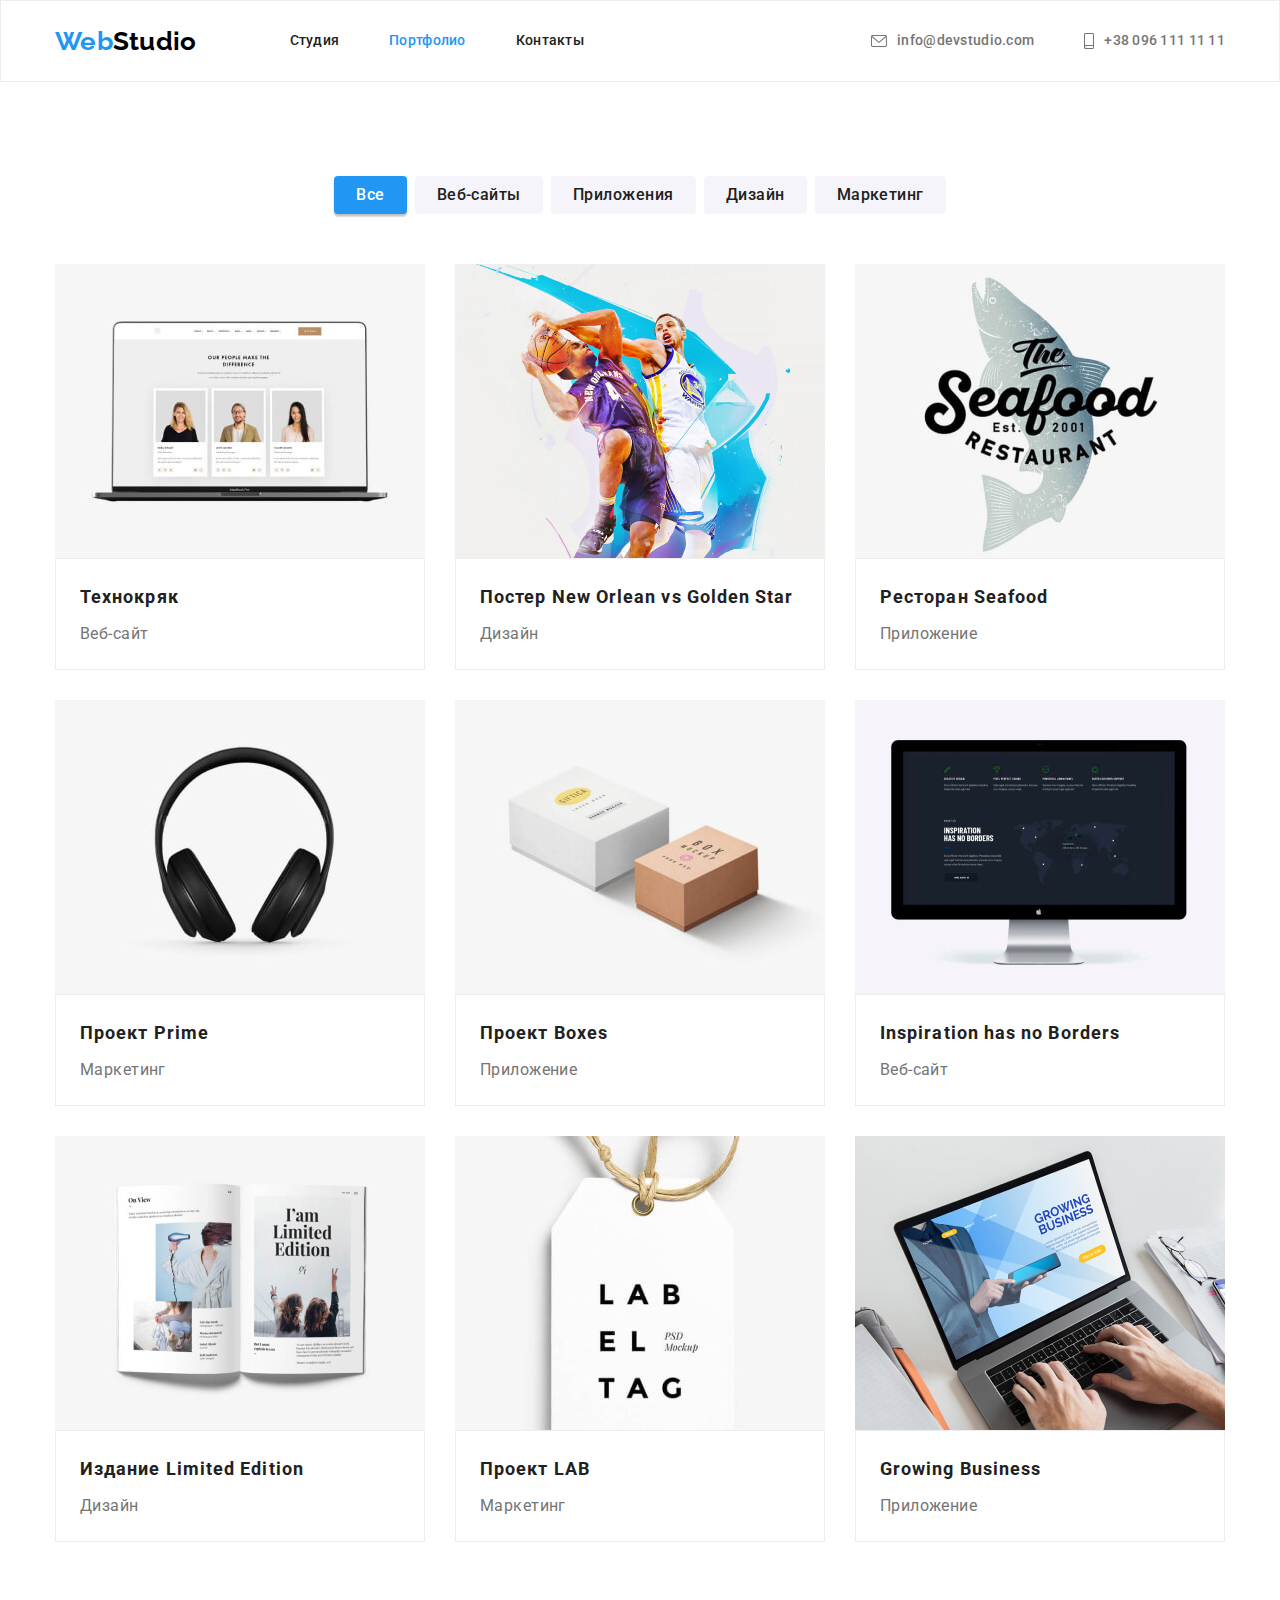
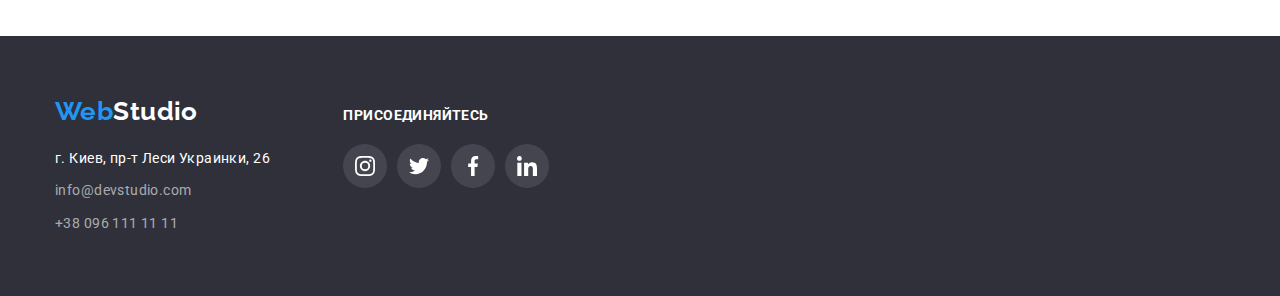
==== portfolio.html @ ee07cc33 "Залил проект" ====
<!DOCTYPE html>
<html lang="en">
  <head>
    <meta charset="UTF-8" />
    <meta http-equiv="X-UA-Compatible" content="IE=edge" />
    <meta name="viewport" content="width=device-width, initial-scale=1.0" />
    <title>Портфолио</title>
    <link rel="stylesheet" href="https://cdnjs.cloudflare.com/ajax/libs/modern-normalize/1.0.0/modern-normalize.css" />
    <link rel="preconnect" href="https://fonts.gstatic.com" />
    <link href="https://fonts.googleapis.com/css2?family=Raleway:wght@700&family=Roboto:wght@400;500;700;900&display=swap" rel="stylesheet" />
    <link rel="stylesheet" href="./css/styles.css" />
  </head>
  <body>
    <!-- ШАПКА -->
    <header class="header">
      <div class="container">
        <nav class="nav">
          <a class="link logo header-logo" href="./index.html"><span>Web</span>Studio</a>
          <ul class="menu list">
            <li class="menu-item"><a class="link menu-link" href="./index.html">Студия</a></li>
            <li class="menu-item"><a class="link menu-link active-page" href="./portfolio.html">Портфолио</a></li>
            <li class="menu-item"><a class="link menu-link" href="">Контакты</a></li>
          </ul>
        </nav>
        <ul class="contacts list">
          <li class="contacts-item">
            <a class="link contacts-link" href="mailto:info@devstudio.com">
              <svg class="contacts-icon" width="16" height="12">
                <use href="./images/icons.svg#icon-envelope"></use>
              </svg>
              info@devstudio.com
            </a>
          </li>
          <li class="contacts-item">
            <a class="link contacts-link" href="tel:+380961111111">
              <svg class="contacts-icon" width="10" height="16">
                <use href="./images/icons.svg#icon-smartphone"></use>
              </svg>
              +38 096 111 11 11
            </a>
          </li>
        </ul>
      </div>
    </header>

    <!-- Основной контент -->
    <main>
      <section class="section">
        <div class="container">
          <h1 class="visualy-hiden">Портфолио</h1>

          <!-- Кнопки -->
          <ul class="list btn-list">
            <li class="btn-list-item"><button class="btn btn-active" type="button">Все</button></li>
            <li class="btn-list-item"><button class="btn" type="button">Веб-сайты</button></li>
            <li class="btn-list-item"><button class="btn" type="button">Приложения</button></li>
            <li class="btn-list-item"><button class="btn" type="button">Дизайн</button></li>
            <li class="btn-list-item"><button class="btn" type="button">Маркетинг</button></li>
          </ul>

          <!-- Сетка -->
          <ul class="list portfolio-list">
            <li class="portfolio-list-item">
              <a class="link portfolio-list-link" href="">
                <img src="./images/Portfolio/img.jpg" width="370" alt="Карточки сотрудников" />
                <div class="portfolio-list-item-content">
                  <h2 class="portfolio-list-title">Технокряк</h2>
                  <p class="portfolio-list-text">Веб-сайт</p>
                </div>
              </a>
            </li>
            <li class="portfolio-list-item">
              <a class="link portfolio-list-link" href="">
                <img src="./images/Portfolio/img1.jpg" width="370" alt="Баскетболисты борются за мяч" />
                <div class="portfolio-list-item-content">
                  <h2 class="portfolio-list-title">Постер New Orlean vs Golden Star</h2>
                  <p class="portfolio-list-text">Дизайн</p>
                </div>
              </a>
            </li>
            <li class="portfolio-list-item">
              <a class="link portfolio-list-link" href="">
                <img src="./images/Portfolio/img2.jpg" width="370" alt="Логотип ресторана СиФуд" />
                <div class="portfolio-list-item-content">
                  <h2 class="portfolio-list-title">Ресторан Seafood</h2>
                  <p class="portfolio-list-text">Приложение</p>
                </div>
              </a>
            </li>
            <li class="portfolio-list-item">
              <a class="link portfolio-list-link" href="">
                <img src="./images/Portfolio/img3.jpg" width="370" alt="Наушники" />
                <div class="portfolio-list-item-content">
                  <h2 class="portfolio-list-title">Проект Prime</h2>
                  <p class="portfolio-list-text">Маркетинг</p>
                </div>
              </a>
            </li>

            <li class="portfolio-list-item">
              <a class="link portfolio-list-link" href="">
                <img src="./images/Portfolio/img4.jpg" width="370" alt="Коробки" />
                <div class="portfolio-list-item-content">
                  <h2 class="portfolio-list-title">Проект Boxes</h2>
                  <p class="portfolio-list-text">Приложение</p>
                </div>
              </a>
            </li>
            <li class="portfolio-list-item">
              <a class="link portfolio-list-link" href="">
                <img src="./images/Portfolio/img5.jpg" width="370" alt="Монитор" />
                <div class="portfolio-list-item-content">
                  <h2 class="portfolio-list-title">Inspiration has no Borders</h2>
                  <p class="portfolio-list-text">Веб-сайт</p>
                </div>
              </a>
            </li>
            <li class="portfolio-list-item">
              <a class="link portfolio-list-link" href="">
                <img src="./images/Portfolio/img6.jpg" width="370" alt="Ограниченное издание журнала" />
                <div class="portfolio-list-item-content">
                  <h2 class="portfolio-list-title">Издание Limited Edition</h2>
                  <p class="portfolio-list-text">Дизайн</p>
                </div>
              </a>
            </li>
            <li class="portfolio-list-item">
              <a class="link portfolio-list-link" href="">
                <img src="./images/Portfolio/img7.jpg" width="370" alt="Бирка с надписью Лаб" />
                <div class="portfolio-list-item-content">
                  <h2 class="portfolio-list-title">Проект LAB</h2>
                  <p class="portfolio-list-text">Маркетинг</p>
                </div>
              </a>
            </li>
            <li class="portfolio-list-item">
              <a class="link portfolio-list-link" href="">
                <img src="./images/Portfolio/img8.jpg" width="370" alt="Мужчина за ноутбуком" />
                <div class="portfolio-list-item-content">
                  <h2 class="portfolio-list-title">Growing Business</h2>
                  <p class="portfolio-list-text">Приложение</p>
                </div>
              </a>
            </li>
          </ul>
        </div>
      </section>
    </main>

    <!-- ФУТЕР -->
    <footer class="footer">
      <!-- контакты -->
      <div class="container">
        <h2 class="visualy-hiden">Контакты</h2>
        <address class="adress">
          <a class="link logo" href="./index.html"><span>Web</span>Studio</a>
          <p class="footer-adress">г. Киев, пр-т Леси Украинки, 26</p>
          <ul class="list">
            <li class="footer-mail"><a class="link footer-contacts" href="mailto:info@devstudio.com">info@devstudio.com</a></li>
            <li><a class="link footer-contacts" href="tel:+380961111111">+38 096 111 11 11</a></li>
          </ul>
        </address>
        <!-- Присоединяйтесь -->
        <div class="footer-join">
          <h3 class="join-title">присоединяйтесь</h3>
          <ul class="list join-icons-wrap">
            <li class="join-icons-wrap-item">
              <a class="join-icon-link" href="">
                <div class="icon-circle join-icon-circle">
                  <svg class="join-icon" width="20" height="20">
                    <use href="./images/icons.svg#icon-instagram"></use>
                  </svg>
                </div>
              </a>
            </li>
            <li class="join-icons-wrap-item">
              <a class="join-icon-link" href="">
                <div class="icon-circle join-icon-circle">
                  <svg class="join-icon" width="20" height="20">
                    <use href="./images/icons.svg#icon-twitter"></use>
                  </svg>
                </div>
              </a>
            </li>
            <li class="join-icons-wrap-item">
              <a class="join-icon-link" href="">
                <div class="icon-circle join-icon-circle">
                  <svg class="join-icon" width="20" height="20">
                    <use href="./images/icons.svg#icon-facebook"></use>
                  </svg>
                </div>
              </a>
            </li>
            <li class="join-icons-wrap-item">
              <a class="join-icon-link" href="">
                <div class="icon-circle join-icon-circle">
                  <svg class="join-icon" width="20" height="20">
                    <use href="./images/icons.svg#icon-linkedin"></use>
                  </svg>
                </div>
              </a>
            </li>
          </ul>
        </div>
      </div>
    </footer>
  </body>
</html>
---- css/styles.css ----
:root {
  --primary-bg-color: #ffffff;
  --secondary-bg-color: #2f303a;
  --main-section-bg-color: #c4c4c4;
  --main-section-bg-overlay: rgba(47, 48, 58, 0.4);
  --team-bg-color: #f5f4fa;
  --primary-text-color: #757575;
  --primary-title-color: #212121;
  --secondary-color: #2196f3;
  --first-logo-color: #000000;
  --btn-active-color: #188ce8;
  --footer-contacts-color: rgba(255, 255, 255, 0.6);
  --team-icon-color: #afb1b8;
  --join-icon-circle-color: rgba(255, 255, 255, 0.1);
  --btn-box-shadow: 0px 3px 1px rgba(0, 0, 0, 0.1), 0px 1px 2px rgba(0, 0, 0, 0.08), 0px 2px 2px rgba(0, 0, 0, 0.12);
  --main-btn-box-shadow: 0px 4px 4px rgba(0, 0, 0, 0.15);
  --portfolio-list-item-hover: 0px 1px 1px rgba(0, 0, 0, 0.12), 0px 4px 4px rgba(0, 0, 0, 0.06), 1px 4px 6px rgba(0, 0, 0, 0.16);

  --primary-letter-spacing: 0.03em;
  --secondary-letter-spacing: 0.02em;

  --portfolio-list-gap: 30px;
  --portfolio-list-items: 3;
}

/* -----ОБЩИЕ ПРАВИЛА И КЛАССЫ----- */

html {
  box-sizing: border-box;
}

*,
*::after,
*::before {
  box-sizing: inherit;
}

body {
  color: var(--primary-text-color);
  background-color: var(--primary-bg-color);

  font-family: 'Roboto', sans-serif;
  font-size: 14px;
  line-height: 1.71;
  letter-spacing: var(--primary-letter-spacing);
}

h1,
h2,
h3,
h4,
h5,
h6,
p {
  margin-top: 0;
}

img {
  display: block;
  max-width: 100%;
  height: auto;
}
.visualy-hiden {
  position: absolute !important;
  clip: rect(1px 1px 1px 1px);
  clip: rect(1px, 1px, 1px, 1px);
  padding: 0 !important;
  border: 0 !important;
  height: 1px !important;
  width: 1px !important;
  overflow: hidden;
}

.header .active-page {
  color: var(--secondary-color);
}

.link {
  text-decoration: none;
  color: inherit;
}
.list {
  list-style: none;
  padding-left: 0;
  margin: 0;
}
.title {
  text-align: center;
  color: var(--primary-title-color);
  font-size: 36px;
  line-height: 1.17;
}
.btn {
  padding: 6px 22px;

  font-weight: 500;
  font-size: 16px;
  line-height: 1.62;

  text-align: center;
  letter-spacing: 0.03em;

  background: var(--team-bg-color);
  border-radius: 4px;
  border: 0;
  color: var(--primary-title-color);

  cursor: pointer;
}

.btn:hover,
.btn:focus {
  color: var(--primary-bg-color);
  background: var(--secondary-color);
  box-shadow: var(--btn-box-shadow);
}
.btn-active {
  color: var(--primary-bg-color);
  background: var(--secondary-color);
  box-shadow: var(--btn-box-shadow);
}
.container {
  width: 1200px;
  padding-left: 15px;
  padding-right: 15px;

  margin-left: auto;
  margin-right: auto;
}
.section {
  /* margin-top: 94px; */
  padding-top: 94px;
  padding-bottom: 94px;
}
/* ------------------- */

/* Шапка */

.header {
  border: 1px solid #ececec;
}

.header .container,
.contacts,
.nav {
  display: flex;
}
.contacts-link,
.menu-link {
  padding-top: 32px;
  padding-bottom: 32px;
}
.header-logo {
  padding-top: 24px;
  padding-bottom: 24px;
}
.header .container {
  justify-content: space-between;
  align-items: center;
}
.menu {
  display: inline-flex;
  align-items: center;
  margin-left: 93px;
}
.header {
  font-weight: 500;
  font-size: 14px;
  line-height: 1.14;
  letter-spacing: var(--secondary-letter-spacing);
}
.logo {
  font-family: 'Raleway', sans-serif;
  color: var(--first-logo-color);
  font-weight: 700;
  font-size: 26px;
  line-height: 1.19;
}
.logo span {
  color: var(--secondary-color);
}
.menu-item:not(:last-child) {
  margin-right: 50px;
}
.menu-link {
  color: var(--primary-title-color);
}

.menu-link:hover,
.menu-link:focus,
.menu-link:active {
  color: var(--secondary-color);
}
.contacts-item:not(:last-child) {
  margin-right: 50px;
}
.contacts {
  color: var(--primary-text-color);
}
.contacts-link:hover,
.contacts-link:focus,
.contacts-link:active {
  color: var(--secondary-color);
}
.contacts-link {
  display: flex;
  align-items: center;
}
.contacts-icon {
  margin-right: 10px;

  fill: var(--primary-text-color);
}
.contacts-link:hover .contacts-icon,
.contacts-link:focus .contacts-icon {
  fill: var(--secondary-color);
}

/* Основная секция */

.main-section {
  max-width: 1600px;
  min-height: 600px;
  margin-left: auto;
  margin-right: auto;
  padding: 200px 0;
  background-color: var(--main-section-bg-color);
  background-image: linear-gradient(var(--main-section-bg-overlay), var(--main-section-bg-overlay)), url('../images/main-bg.jpg');
  background-size: cover;
}
.main-title {
  margin-left: auto;
  margin-right: auto;
  width: 696px;
  font-weight: 900;
  font-size: 44px;
  line-height: 1.36;

  color: var(--primary-bg-color);

  letter-spacing: 0.06em;
  text-transform: uppercase;
}
.main-btn {
  margin-left: auto;
  margin-right: auto;
  margin-top: 30px;
  width: 200px;
  height: 50px;

  font-weight: 700;
  font-size: 16px;
  line-height: 1.87;

  display: flex;
  align-items: center;
  text-align: center;
  justify-content: center;
  letter-spacing: 0.06em;

  color: var(--primary-bg-color);
  background-color: var(--secondary-color);
  box-shadow: var(--main-btn-box-shadow);
  border-radius: 4px;
  border: 0;

  cursor: pointer;
}
.main-btn:hover,
.main-btn:focus {
  background-color: var(--btn-active-color);
}

/* Секция особенности */

.features-list {
  display: flex;
}
.features-list-item {
  flex-basis: calc((100% - 30px * 3) / 4);
}
.features-list-item:not(:last-child) {
  margin-right: 30px;
}

.features-list-title {
  margin-bottom: 10px;

  font-size: 14px;
  line-height: 1.14;
  text-transform: uppercase;

  color: var(--primary-title-color);
}
.features-list-icon-wrap {
  display: flex;
  justify-content: center;
  align-items: center;
  height: 120px;
  margin-bottom: 30px;
  background-color: var(--team-bg-color);
  border-radius: 4px;
}

/* Секция услуг */
.services {
  padding-top: 0;
}
.services-title {
  margin-bottom: 50px;
}
.services-list {
  display: flex;
}
.services-list-item:not(:last-child) {
  margin-right: 30px;
}

/* Секция команды */

.team {
  background-color: var(--team-bg-color);
}
.team-title {
  margin-bottom: 50px;
}
.team-list {
  display: flex;
}
.team-list-item {
  box-shadow: 0px 1px 3px rgba(0, 0, 0, 0.12), 0px 1px 1px rgba(0, 0, 0, 0.14), 0px 2px 1px rgba(0, 0, 0, 0.2);
  border-radius: 0px 0px 4px 4px;
}
.team-list-item:not(:last-child) {
  margin-right: 30px;
}
.team-list-item-content {
  padding-top: 30px;
  padding-bottom: 30px;
  padding-right: 32px;
  padding-left: 32px;
  text-align: center;

  background-color: var(--primary-bg-color);
}
.team-content-title {
  margin-bottom: 10px;

  font-weight: 500;
  font-size: 16px;
  line-height: 1.19;
}
.team-text {
  margin-bottom: 0;
}
.team-icons-wrap {
  display: flex;
  justify-content: space-between;
  margin-top: 16px;
}
.icon-circle {
  display: flex;
  justify-content: center;
  align-items: center;
  width: 44px;
  height: 44px;
  border-radius: 50%;
}
.team-icon-circle {
  background-color: var(--primary-bg-color);
}
.team-icon-link:hover .team-icon-circle,
.team-icon-link:focus .team-icon-circle {
  background-color: var(--secondary-color);
}

.team-icon {
  fill: var(--team-icon-color);
}
.team-icon-link:hover .team-icon,
.team-icon-link:focus .team-icon {
  fill: var(--primary-bg-color);
}

/* Клиенты */
.clients-title {
  margin-bottom: 50px;
}
.clients-logos {
  display: flex;
  justify-content: space-between;
}
.client-logos-item {
  width: calc((100% - 30px * 5) / 6);
  height: 92px;
}
.client-logos-link {
  display: flex;
  justify-content: center;
  align-items: center;
  width: 100%;
  height: 100%;
  border: 1px solid var(--team-icon-color);
  border-radius: 4px;
}
.client-logos-link:hover,
.client-logos-link:focus {
  border: 1px solid var(--secondary-color);
}
.client-logo {
  fill: var(--team-icon-color);
}
.client-logos-link:hover .client-logo,
.client-logos-link:focus .client-logo {
  fill: var(--secondary-color);
}

/* Футер */

.footer {
  padding-top: 60px;
  padding-bottom: 60px;

  background-color: var(--secondary-bg-color);
}
.footer.container {
  display: inline-flex;
}
/* Контакты */
.footer .logo {
  margin-bottom: 20px;

  color: var(--primary-bg-color);
}
.adress {
  display: inline-flex;
  flex-flow: column;
  font-style: normal;
}
.footer-adress {
  margin-bottom: 9px;
  color: var(--primary-bg-color);
}
.footer-contacts {
  color: var(--footer-contacts-color);
}
.footer-mail {
  margin-bottom: 9px;
}
.footer-contacts:hover,
.footer-contacts:focus,
.footer-contacts:active {
  color: var(--secondary-color);
}
/* Присоединяйтесь */
.footer-join {
  display: inline-flex;
  flex-flow: column;
  justify-content: start;
  margin-left: 70px;
}
.join-title {
  margin-bottom: 20px;
  font-size: 14px;
  line-height: 1.14;
  letter-spacing: 0.03em;
  text-transform: uppercase;

  color: #ffffff;
}
.join-icons-wrap {
  display: flex;
}
.join-icon-circle {
  background-color: var(--join-icon-circle-color);
}
.join-icon {
  fill: var(--primary-bg-color);
}
.join-icons-wrap-item:not(:last-child) {
  margin-right: 10px;
}
.join-icon-link:hover .join-icon-circle,
.join-icon-link:focus .join-icon-circle {
  background-color: var(--secondary-color);
}
/*----- ПОРТФОЛИО -----*/

/* Кнопки */
.btn-list {
  display: flex;
  justify-content: center;
  margin-bottom: 50px;
}
.btn-list-item:not(:last-child) {
  margin-right: 8px;
}
/* Сетка */
.portfolio-list {
  display: flex;
  flex-wrap: wrap;
  margin-right: calc(-1 * var(--portfolio-list-gap));
  margin-top: calc(-1 * var(--portfolio-list-gap));
}
.portfolio-list-item {
  flex-basis: calc((100% - var(--portfolio-list-gap) * var(--portfolio-list-items)) / var(--portfolio-list-items));
  margin-right: var(--portfolio-list-gap);
  margin-top: var(--portfolio-list-gap);
}
.portfolio-list-title {
  margin-bottom: 4px;

  font-size: 18px;
  line-height: 2;

  letter-spacing: 0.06em;

  color: var(--primary-title-color);
}
.portfolio-list-text {
  margin-bottom: 0;

  font-size: 16px;
  line-height: 1.87;

  color: var(--primary-text-color);
}
.portfolio-list-item-content {
  padding-top: 20px;
  padding-left: 24px;
  padding-right: 24px;
  padding-bottom: 20px;
  border: 1px solid #eeeeee;

  background-color: var(--primary-bg-color);
}
.portfolio-list-link {
  display: block;
}
.portfolio-list-link:hover,
.portfolio-list-link:focus {
  box-shadow: var(--portfolio-list-item-hover);
}
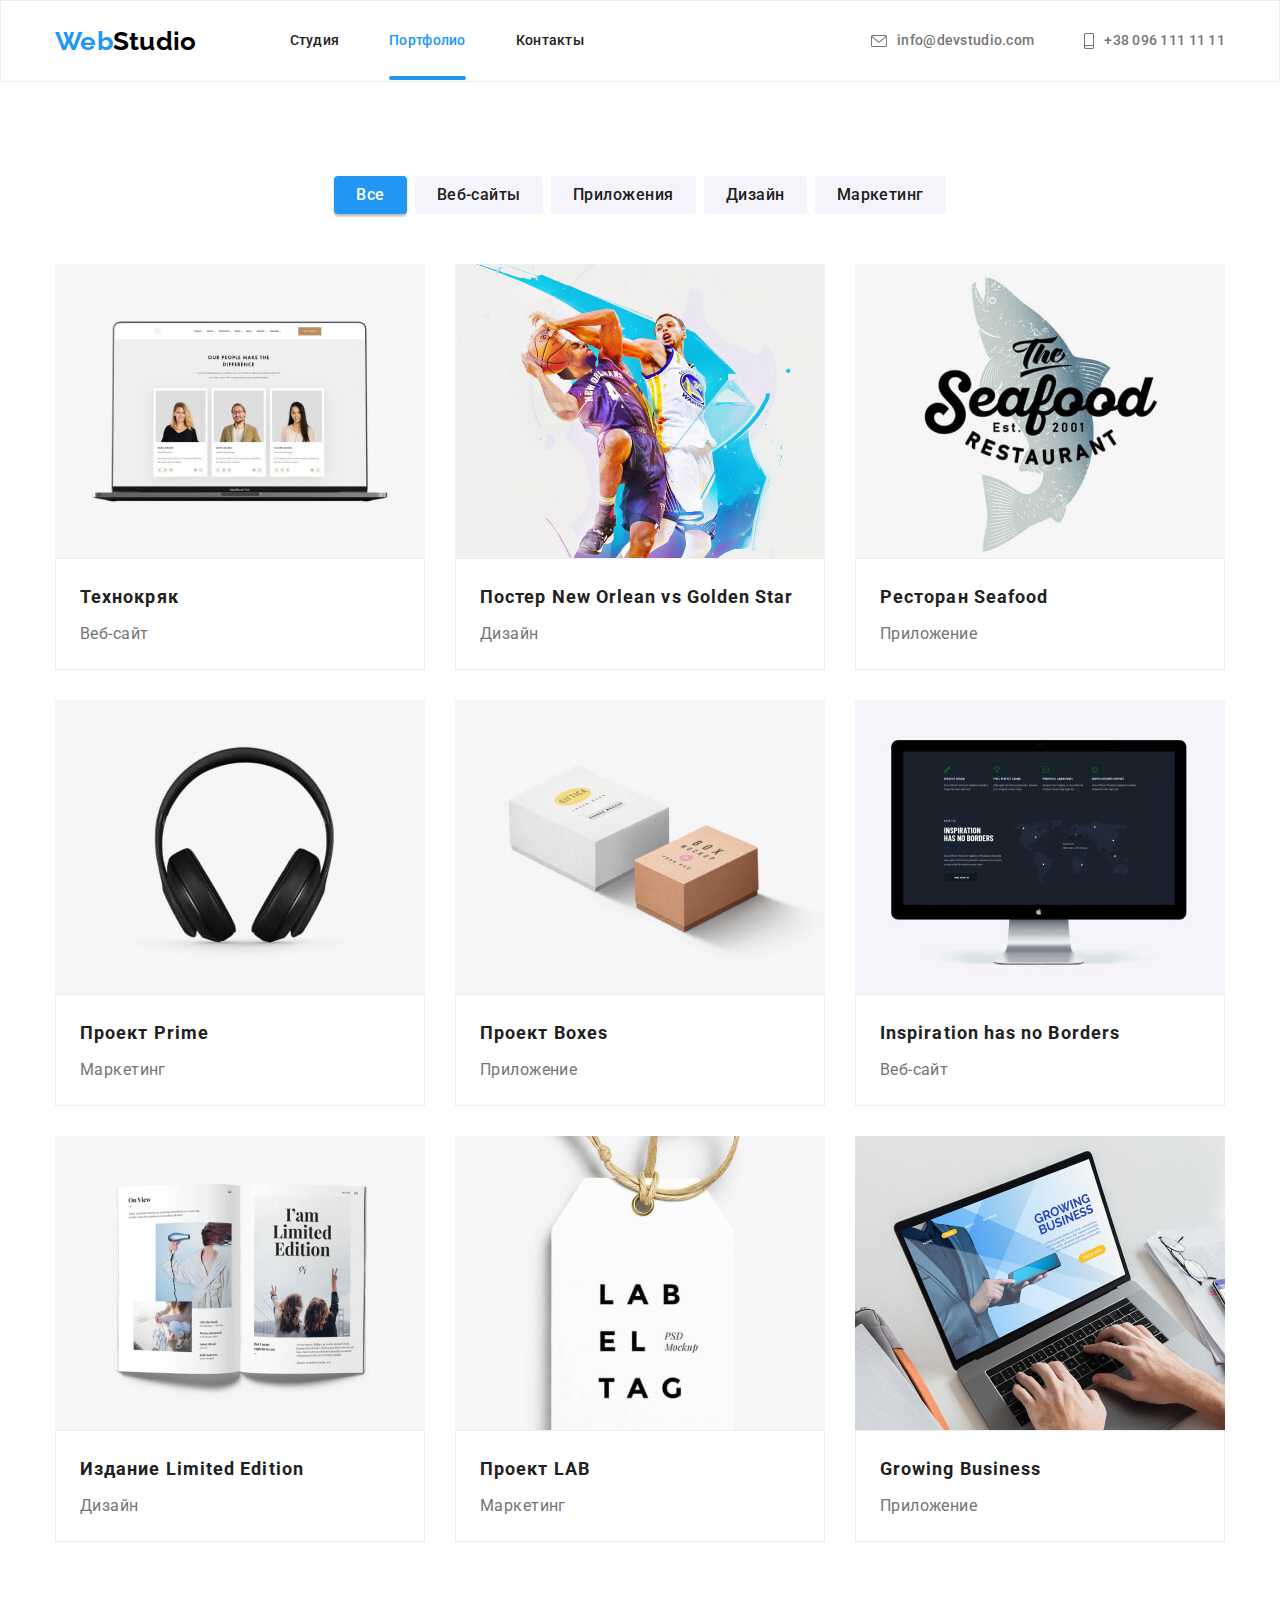
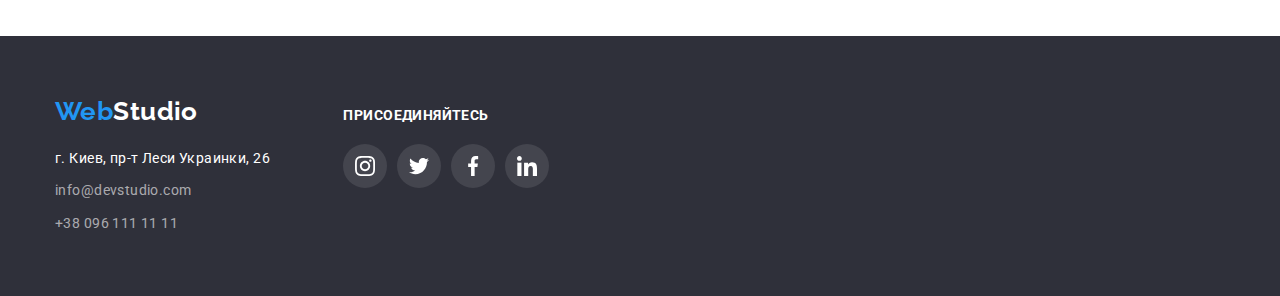
==== commit 33762610: "Добавляет переходы анимации, модальное окно, оверлей и прочее по дз 5" ====
--- a/portfolio.html
+++ b/portfolio.html
@@ -62,7 +62,13 @@
           <ul class="list portfolio-list">
             <li class="portfolio-list-item">
               <a class="link portfolio-list-link" href="">
-                <img src="./images/Portfolio/img.jpg" width="370" alt="Карточки сотрудников" />
+                <div class="portfolio-overlay-wrap">
+                  <img src="./images/Portfolio/img.jpg" width="370" alt="Карточки сотрудников" />
+                  <p class="portfolio-overlay-content">
+                    Технокряк это современная площадка распространения коронавируса. Компании используют эту платформу для цифрового шпионажа и атак
+                    на защищённые сервера конкурентов.
+                  </p>
+                </div>
                 <div class="portfolio-list-item-content">
                   <h2 class="portfolio-list-title">Технокряк</h2>
                   <p class="portfolio-list-text">Веб-сайт</p>
@@ -71,7 +77,13 @@
             </li>
             <li class="portfolio-list-item">
               <a class="link portfolio-list-link" href="">
-                <img src="./images/Portfolio/img1.jpg" width="370" alt="Баскетболисты борются за мяч" />
+                <div class="portfolio-overlay-wrap">
+                  <img src="./images/Portfolio/img1.jpg" width="370" alt="Баскетболисты борются за мяч" />
+                  <p class="portfolio-overlay-content">
+                    Технокряк это современная площадка распространения коронавируса. Компании используют эту платформу для цифрового шпионажа и атак
+                    на защищённые сервера конкурентов.
+                  </p>
+                </div>
                 <div class="portfolio-list-item-content">
                   <h2 class="portfolio-list-title">Постер New Orlean vs Golden Star</h2>
                   <p class="portfolio-list-text">Дизайн</p>
@@ -80,7 +92,13 @@
             </li>
             <li class="portfolio-list-item">
               <a class="link portfolio-list-link" href="">
-                <img src="./images/Portfolio/img2.jpg" width="370" alt="Логотип ресторана СиФуд" />
+                <div class="portfolio-overlay-wrap">
+                  <img src="./images/Portfolio/img2.jpg" width="370" alt="Логотип ресторана СиФуд" />
+                  <p class="portfolio-overlay-content">
+                    Технокряк это современная площадка распространения коронавируса. Компании используют эту платформу для цифрового шпионажа и атак
+                    на защищённые сервера конкурентов.
+                  </p>
+                </div>
                 <div class="portfolio-list-item-content">
                   <h2 class="portfolio-list-title">Ресторан Seafood</h2>
                   <p class="portfolio-list-text">Приложение</p>
@@ -89,7 +107,13 @@
             </li>
             <li class="portfolio-list-item">
               <a class="link portfolio-list-link" href="">
-                <img src="./images/Portfolio/img3.jpg" width="370" alt="Наушники" />
+                <div class="portfolio-overlay-wrap">
+                  <img src="./images/Portfolio/img3.jpg" width="370" alt="Наушники" />
+                  <p class="portfolio-overlay-content">
+                    Технокряк это современная площадка распространения коронавируса. Компании используют эту платформу для цифрового шпионажа и атак
+                    на защищённые сервера конкурентов.
+                  </p>
+                </div>
                 <div class="portfolio-list-item-content">
                   <h2 class="portfolio-list-title">Проект Prime</h2>
                   <p class="portfolio-list-text">Маркетинг</p>
@@ -99,7 +123,13 @@
 
             <li class="portfolio-list-item">
               <a class="link portfolio-list-link" href="">
-                <img src="./images/Portfolio/img4.jpg" width="370" alt="Коробки" />
+                <div class="portfolio-overlay-wrap">
+                  <img src="./images/Portfolio/img4.jpg" width="370" alt="Коробки" />
+                  <p class="portfolio-overlay-content">
+                    Технокряк это современная площадка распространения коронавируса. Компании используют эту платформу для цифрового шпионажа и атак
+                    на защищённые сервера конкурентов.
+                  </p>
+                </div>
                 <div class="portfolio-list-item-content">
                   <h2 class="portfolio-list-title">Проект Boxes</h2>
                   <p class="portfolio-list-text">Приложение</p>
@@ -108,7 +138,13 @@
             </li>
             <li class="portfolio-list-item">
               <a class="link portfolio-list-link" href="">
-                <img src="./images/Portfolio/img5.jpg" width="370" alt="Монитор" />
+                <div class="portfolio-overlay-wrap">
+                  <img src="./images/Portfolio/img5.jpg" width="370" alt="Монитор" />
+                  <p class="portfolio-overlay-content">
+                    Технокряк это современная площадка распространения коронавируса. Компании используют эту платформу для цифрового шпионажа и атак
+                    на защищённые сервера конкурентов.
+                  </p>
+                </div>
                 <div class="portfolio-list-item-content">
                   <h2 class="portfolio-list-title">Inspiration has no Borders</h2>
                   <p class="portfolio-list-text">Веб-сайт</p>
@@ -117,7 +153,13 @@
             </li>
             <li class="portfolio-list-item">
               <a class="link portfolio-list-link" href="">
-                <img src="./images/Portfolio/img6.jpg" width="370" alt="Ограниченное издание журнала" />
+                <div class="portfolio-overlay-wrap">
+                  <img src="./images/Portfolio/img6.jpg" width="370" alt="Ограниченное издание журнала" />
+                  <p class="portfolio-overlay-content">
+                    Технокряк это современная площадка распространения коронавируса. Компании используют эту платформу для цифрового шпионажа и атак
+                    на защищённые сервера конкурентов.
+                  </p>
+                </div>
                 <div class="portfolio-list-item-content">
                   <h2 class="portfolio-list-title">Издание Limited Edition</h2>
                   <p class="portfolio-list-text">Дизайн</p>
@@ -126,7 +168,13 @@
             </li>
             <li class="portfolio-list-item">
               <a class="link portfolio-list-link" href="">
-                <img src="./images/Portfolio/img7.jpg" width="370" alt="Бирка с надписью Лаб" />
+                <div class="portfolio-overlay-wrap">
+                  <img src="./images/Portfolio/img7.jpg" width="370" alt="Бирка с надписью Лаб" />
+                  <p class="portfolio-overlay-content">
+                    Технокряк это современная площадка распространения коронавируса. Компании используют эту платформу для цифрового шпионажа и атак
+                    на защищённые сервера конкурентов.
+                  </p>
+                </div>
                 <div class="portfolio-list-item-content">
                   <h2 class="portfolio-list-title">Проект LAB</h2>
                   <p class="portfolio-list-text">Маркетинг</p>
@@ -135,7 +183,13 @@
             </li>
             <li class="portfolio-list-item">
               <a class="link portfolio-list-link" href="">
-                <img src="./images/Portfolio/img8.jpg" width="370" alt="Мужчина за ноутбуком" />
+                <div class="portfolio-overlay-wrap">
+                  <img src="./images/Portfolio/img8.jpg" width="370" alt="Мужчина за ноутбуком" />
+                  <p class="portfolio-overlay-content">
+                    Технокряк это современная площадка распространения коронавируса. Компании используют эту платформу для цифрового шпионажа и атак
+                    на защищённые сервера конкурентов.
+                  </p>
+                </div>
                 <div class="portfolio-list-item-content">
                   <h2 class="portfolio-list-title">Growing Business</h2>
                   <p class="portfolio-list-text">Приложение</p>
--- a/css/styles.css
+++ b/css/styles.css
@@ -3,7 +3,10 @@
   --secondary-bg-color: #2f303a;
   --main-section-bg-color: #c4c4c4;
   --main-section-bg-overlay: rgba(47, 48, 58, 0.4);
+  --services-list-content-bg: rgba(47, 48, 58, 0.8);
   --team-bg-color: #f5f4fa;
+  --modal-backdrop-bg: rgba(0, 0, 0, 0.2);
+  --portfolio-overlay-bg: rgba(33, 150, 243, 0.9);
   --primary-text-color: #757575;
   --primary-title-color: #212121;
   --secondary-color: #2196f3;
@@ -14,13 +17,18 @@
   --join-icon-circle-color: rgba(255, 255, 255, 0.1);
   --btn-box-shadow: 0px 3px 1px rgba(0, 0, 0, 0.1), 0px 1px 2px rgba(0, 0, 0, 0.08), 0px 2px 2px rgba(0, 0, 0, 0.12);
   --main-btn-box-shadow: 0px 4px 4px rgba(0, 0, 0, 0.15);
+  --modal-box-shadow: 0px 1px 3px rgba(0, 0, 0, 0.12), 0px 1px 1px rgba(0, 0, 0, 0.14), 0px 2px 1px rgba(0, 0, 0, 0.2);
   --portfolio-list-item-hover: 0px 1px 1px rgba(0, 0, 0, 0.12), 0px 4px 4px rgba(0, 0, 0, 0.06), 1px 4px 6px rgba(0, 0, 0, 0.16);
+
+  --modal-btn-border: 1px solid rgba(0, 0, 0, 0.1);
 
   --primary-letter-spacing: 0.03em;
   --secondary-letter-spacing: 0.02em;
 
   --portfolio-list-gap: 30px;
   --portfolio-list-items: 3;
+
+  --animation: 250ms cubic-bezier(0.4, 0, 0.2, 1);
 }
 
 /* -----ОБЩИЕ ПРАВИЛА И КЛАССЫ----- */
@@ -70,6 +78,12 @@
   width: 1px !important;
   overflow: hidden;
 }
+.is-hidden {
+  visibility: hidden;
+  opacity: 0;
+  pointer-events: none;
+  transform: scale(0);
+}
 
 .header .active-page {
   color: var(--secondary-color);
@@ -106,6 +120,8 @@
   color: var(--primary-title-color);
 
   cursor: pointer;
+
+  transition: background-color var(--animation), color var(--animation), box-shadow var(--animation);
 }
 
 .btn:hover,
@@ -184,6 +200,21 @@
 }
 .menu-link {
   color: var(--primary-title-color);
+  transition: color var(--animation);
+}
+.menu-link.active-page {
+  position: relative;
+}
+.menu-link.active-page::after {
+  position: absolute;
+  content: '';
+  width: 100%;
+  height: 4px;
+  left: 0;
+  bottom: 0;
+
+  background: var(--secondary-color);
+  border-radius: 2px;
 }
 
 .menu-link:hover,
@@ -205,6 +236,7 @@
 .contacts-link {
   display: flex;
   align-items: center;
+  transition: color var(--animation);
 }
 .contacts-icon {
   margin-right: 10px;
@@ -265,6 +297,8 @@
   border: 0;
 
   cursor: pointer;
+
+  transition: background-color var(--animation);
 }
 .main-btn:hover,
 .main-btn:focus {
@@ -314,6 +348,30 @@
 }
 .services-list-item:not(:last-child) {
   margin-right: 30px;
+}
+.services-list-item {
+  position: relative;
+}
+.services-list-content {
+  position: absolute;
+  bottom: 0;
+  margin-bottom: 0;
+
+  display: flex;
+  justify-content: center;
+  align-items: center;
+
+  width: 100%;
+  min-height: 70px;
+  text-align: center;
+
+  font-size: 14px;
+  line-height: 1.14;
+  letter-spacing: 0.03em;
+  text-transform: uppercase;
+
+  color: var(--primary-bg-color);
+  background-color: var(--services-list-content-bg);
 }
 
 /* Секция команды */
@@ -368,6 +426,8 @@
 }
 .team-icon-circle {
   background-color: var(--primary-bg-color);
+
+  transition: background-color var(--animation);
 }
 .team-icon-link:hover .team-icon-circle,
 .team-icon-link:focus .team-icon-circle {
@@ -376,6 +436,8 @@
 
 .team-icon {
   fill: var(--team-icon-color);
+
+  transition: fill var(--animation);
 }
 .team-icon-link:hover .team-icon,
 .team-icon-link:focus .team-icon {
@@ -402,6 +464,8 @@
   height: 100%;
   border: 1px solid var(--team-icon-color);
   border-radius: 4px;
+
+  transition: border var(--animation);
 }
 .client-logos-link:hover,
 .client-logos-link:focus {
@@ -409,6 +473,8 @@
 }
 .client-logo {
   fill: var(--team-icon-color);
+
+  transition: fill var(--animation);
 }
 .client-logos-link:hover .client-logo,
 .client-logos-link:focus .client-logo {
@@ -443,6 +509,8 @@
 }
 .footer-contacts {
   color: var(--footer-contacts-color);
+
+  transition: color var(--animation);
 }
 .footer-mail {
   margin-bottom: 9px;
@@ -473,6 +541,8 @@
 }
 .join-icon-circle {
   background-color: var(--join-icon-circle-color);
+
+  transition: background-color var(--animation);
 }
 .join-icon {
   fill: var(--primary-bg-color);
@@ -484,6 +554,51 @@
 .join-icon-link:focus .join-icon-circle {
   background-color: var(--secondary-color);
 }
+
+/* Модальное окно */
+.backdrop {
+  display: flex;
+  position: fixed;
+  top: 0;
+  left: 0;
+  right: 0;
+  bottom: 0;
+
+  background-color: var(--modal-backdrop-bg);
+
+  transition: opacity 500ms linear, visibility 500ms linear, transform 500ms linear;
+}
+.modal {
+  position: relative;
+
+  width: 528px;
+  min-height: 581px;
+
+  margin: auto;
+
+  background: var(--primary-bg-color);
+  box-shadow: var(--modal-box-shadow);
+  border-radius: 4px;
+}
+.modal-btn {
+  display: flex;
+  justify-content: center;
+  align-items: center;
+
+  position: absolute;
+  top: 8px;
+  right: 8px;
+
+  width: 30px;
+  height: 30px;
+  border-radius: 50%;
+
+  background: var(--primary-bg-color);
+  border: var(--modal-btn-border);
+
+  cursor: pointer;
+}
+
 /*----- ПОРТФОЛИО -----*/
 
 /* Кнопки */
@@ -506,6 +621,36 @@
   flex-basis: calc((100% - var(--portfolio-list-gap) * var(--portfolio-list-items)) / var(--portfolio-list-items));
   margin-right: var(--portfolio-list-gap);
   margin-top: var(--portfolio-list-gap);
+}
+.portfolio-overlay-wrap {
+  position: relative;
+  overflow: hidden;
+}
+.portfolio-overlay-content {
+  display: flex;
+  align-items: center;
+  position: absolute;
+  left: 0;
+  top: 0;
+
+  margin-bottom: 0;
+  padding-left: 24px;
+  padding-right: 24px;
+
+  width: 100%;
+  height: 100%;
+
+  font-size: 18px;
+  line-height: 1.56;
+  letter-spacing: 0.03em;
+  color: var(--primary-bg-color);
+  background-color: var(--portfolio-overlay-bg);
+
+  transform: translateY(100%);
+  transition: transform var(--animation);
+}
+.portfolio-list-link:hover .portfolio-overlay-content {
+  transform: translateY(0);
 }
 .portfolio-list-title {
   margin-bottom: 4px;
@@ -536,6 +681,8 @@
 }
 .portfolio-list-link {
   display: block;
+
+  transition: box-shadow var(--animation);
 }
 .portfolio-list-link:hover,
 .portfolio-list-link:focus {
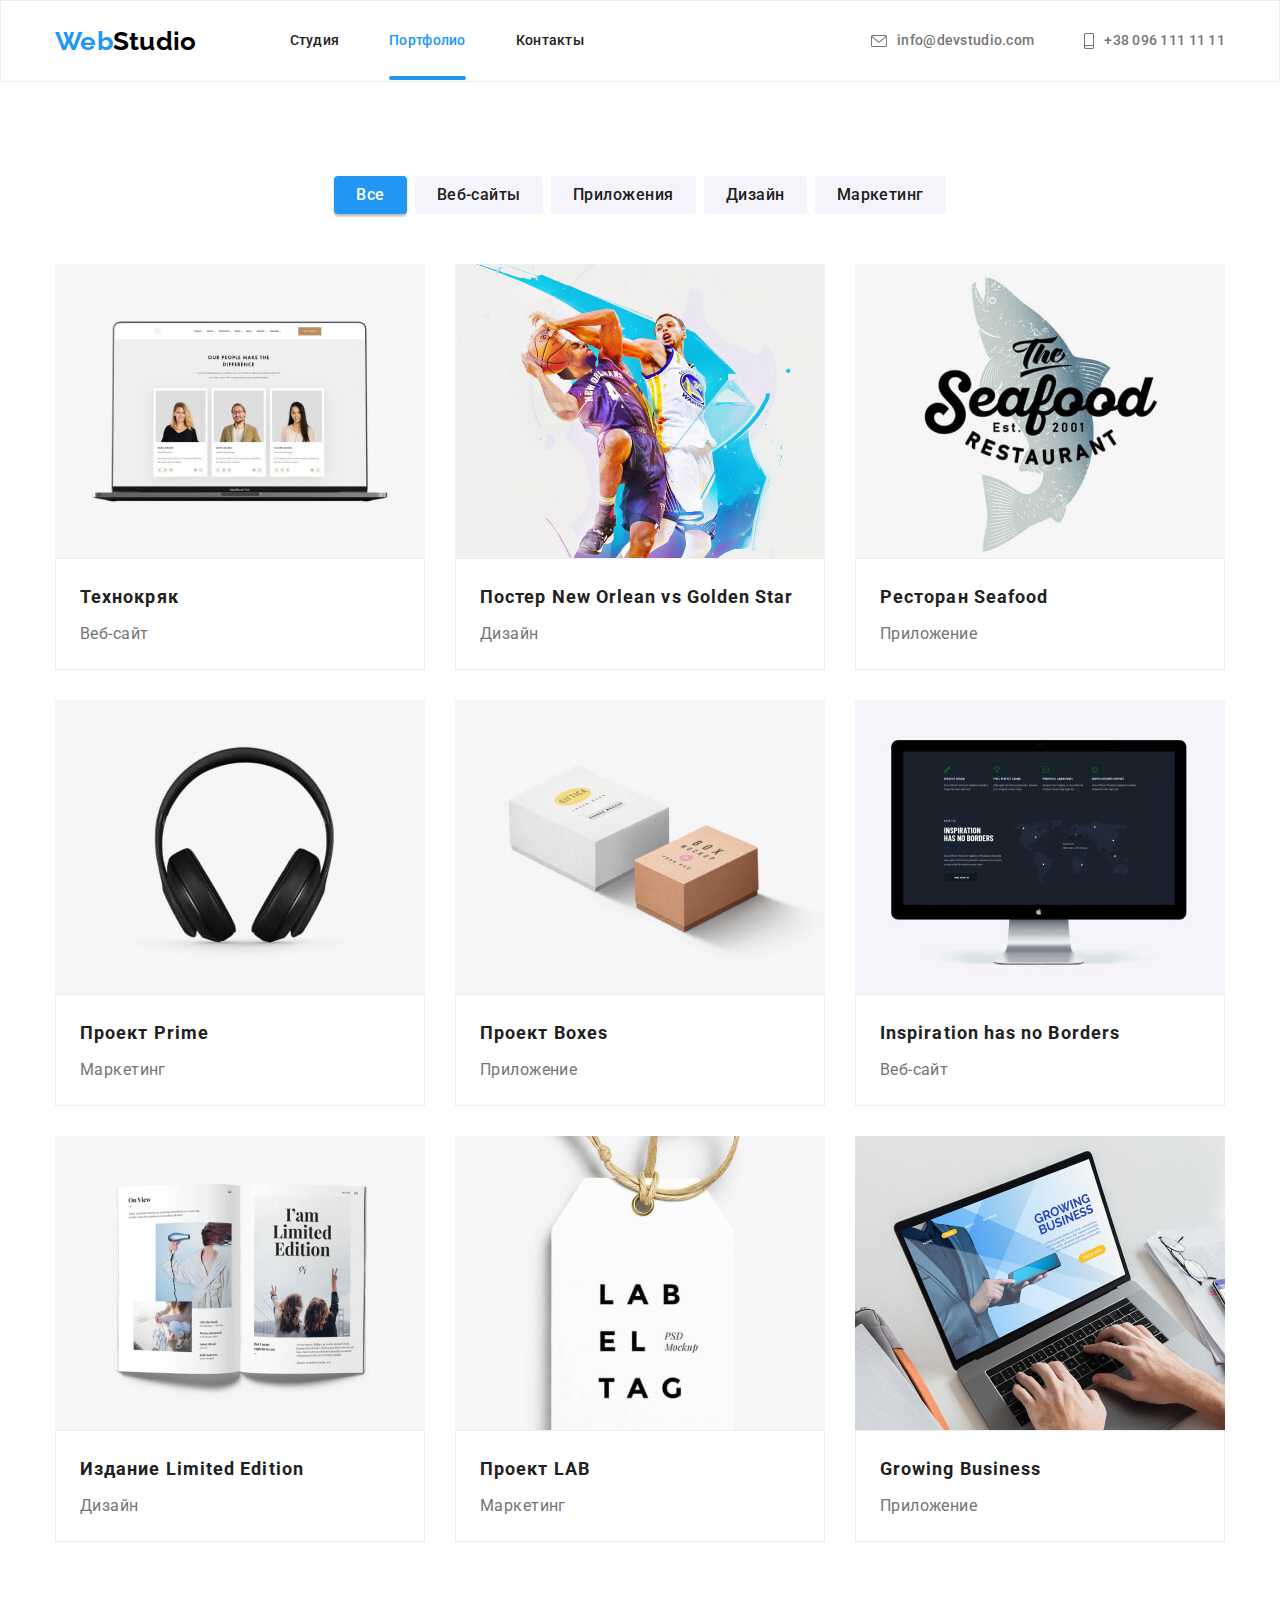
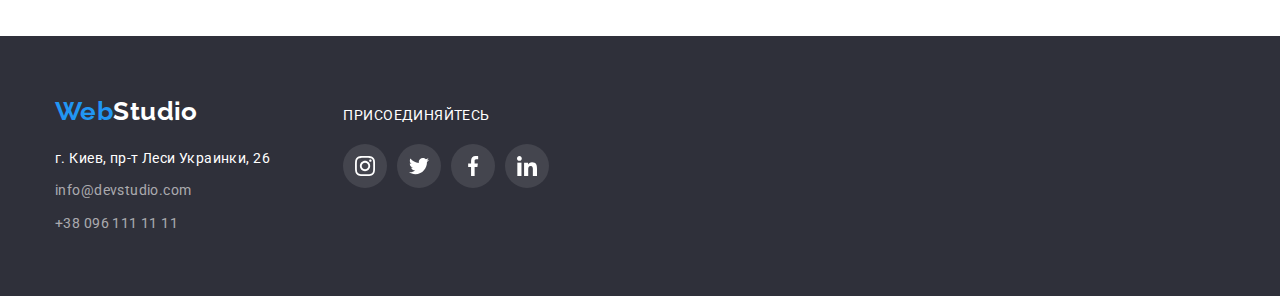
==== commit 33743d5d: "Копирует футер в Портфолио, выравнивает блоки футера по тексту" ====
--- a/portfolio.html
+++ b/portfolio.html
@@ -205,7 +205,6 @@
     <footer class="footer">
       <!-- контакты -->
       <div class="container">
-        <h2 class="visualy-hiden">Контакты</h2>
         <address class="adress">
           <a class="link logo" href="./index.html"><span>Web</span>Studio</a>
           <p class="footer-adress">г. Киев, пр-т Леси Украинки, 26</p>
@@ -216,42 +215,34 @@
         </address>
         <!-- Присоединяйтесь -->
         <div class="footer-join">
-          <h3 class="join-title">присоединяйтесь</h3>
+          <p class="join-appeal">присоединяйтесь</p>
           <ul class="list join-icons-wrap">
             <li class="join-icons-wrap-item">
-              <a class="join-icon-link" href="">
-                <div class="icon-circle join-icon-circle">
-                  <svg class="join-icon" width="20" height="20">
-                    <use href="./images/icons.svg#icon-instagram"></use>
-                  </svg>
-                </div>
-              </a>
-            </li>
-            <li class="join-icons-wrap-item">
-              <a class="join-icon-link" href="">
-                <div class="icon-circle join-icon-circle">
-                  <svg class="join-icon" width="20" height="20">
-                    <use href="./images/icons.svg#icon-twitter"></use>
-                  </svg>
-                </div>
-              </a>
-            </li>
-            <li class="join-icons-wrap-item">
-              <a class="join-icon-link" href="">
-                <div class="icon-circle join-icon-circle">
-                  <svg class="join-icon" width="20" height="20">
-                    <use href="./images/icons.svg#icon-facebook"></use>
-                  </svg>
-                </div>
-              </a>
-            </li>
-            <li class="join-icons-wrap-item">
-              <a class="join-icon-link" href="">
-                <div class="icon-circle join-icon-circle">
-                  <svg class="join-icon" width="20" height="20">
-                    <use href="./images/icons.svg#icon-linkedin"></use>
-                  </svg>
-                </div>
+              <a class="join-icon-link icon-link" href="">
+                <svg class="join-icon" width="20" height="20">
+                  <use href="./images/icons.svg#icon-instagram"></use>
+                </svg>
+              </a>
+            </li>
+            <li class="join-icons-wrap-item">
+              <a class="join-icon-link icon-link" href="">
+                <svg class="join-icon" width="20" height="20">
+                  <use href="./images/icons.svg#icon-twitter"></use>
+                </svg>
+              </a>
+            </li>
+            <li class="join-icons-wrap-item">
+              <a class="join-icon-link icon-link" href="">
+                <svg class="join-icon" width="20" height="20">
+                  <use href="./images/icons.svg#icon-facebook"></use>
+                </svg>
+              </a>
+            </li>
+            <li class="join-icons-wrap-item">
+              <a class="join-icon-link icon-link" href="">
+                <svg class="join-icon" width="20" height="20">
+                  <use href="./images/icons.svg#icon-linkedin"></use>
+                </svg>
               </a>
             </li>
           </ul>
--- a/css/styles.css
+++ b/css/styles.css
@@ -416,7 +416,7 @@
   justify-content: space-between;
   margin-top: 16px;
 }
-.icon-circle {
+.icon-link {
   display: flex;
   justify-content: center;
   align-items: center;
@@ -424,23 +424,20 @@
   height: 44px;
   border-radius: 50%;
 }
-.team-icon-circle {
+.team-icon-link {
   background-color: var(--primary-bg-color);
-
-  transition: background-color var(--animation);
-}
-.team-icon-link:hover .team-icon-circle,
-.team-icon-link:focus .team-icon-circle {
+  fill: var(--team-icon-color);
+
+  transition: fill var(--animation), background-color var(--animation);
+}
+
+.team-icon-link:hover,
+.team-icon-link:focus {
   background-color: var(--secondary-color);
 }
 
-.team-icon {
-  fill: var(--team-icon-color);
-
-  transition: fill var(--animation);
-}
-.team-icon-link:hover .team-icon,
-.team-icon-link:focus .team-icon {
+.team-icon-link:hover,
+.team-icon-link:focus {
   fill: var(--primary-bg-color);
 }
 
@@ -491,6 +488,7 @@
 }
 .footer.container {
   display: inline-flex;
+  align-items: baseline;
 }
 /* Контакты */
 .footer .logo {
@@ -527,7 +525,8 @@
   justify-content: start;
   margin-left: 70px;
 }
-.join-title {
+
+.join-appeal {
   margin-bottom: 20px;
   font-size: 14px;
   line-height: 1.14;
@@ -536,22 +535,22 @@
 
   color: #ffffff;
 }
+
 .join-icons-wrap {
   display: flex;
 }
-.join-icon-circle {
+.join-icon-link {
   background-color: var(--join-icon-circle-color);
+  fill: var(--primary-bg-color);
 
   transition: background-color var(--animation);
 }
-.join-icon {
-  fill: var(--primary-bg-color);
-}
+
 .join-icons-wrap-item:not(:last-child) {
   margin-right: 10px;
 }
-.join-icon-link:hover .join-icon-circle,
-.join-icon-link:focus .join-icon-circle {
+.join-icon-link:hover,
+.join-icon-link:focus {
   background-color: var(--secondary-color);
 }
 
@@ -646,10 +645,14 @@
   color: var(--primary-bg-color);
   background-color: var(--portfolio-overlay-bg);
 
+  opacity: 0;
+
   transform: translateY(100%);
   transition: transform var(--animation);
 }
-.portfolio-list-link:hover .portfolio-overlay-content {
+.portfolio-list-link:hover .portfolio-overlay-content,
+.portfolio-list-link:focus .portfolio-overlay-content {
+  opacity: 1;
   transform: translateY(0);
 }
 .portfolio-list-title {
